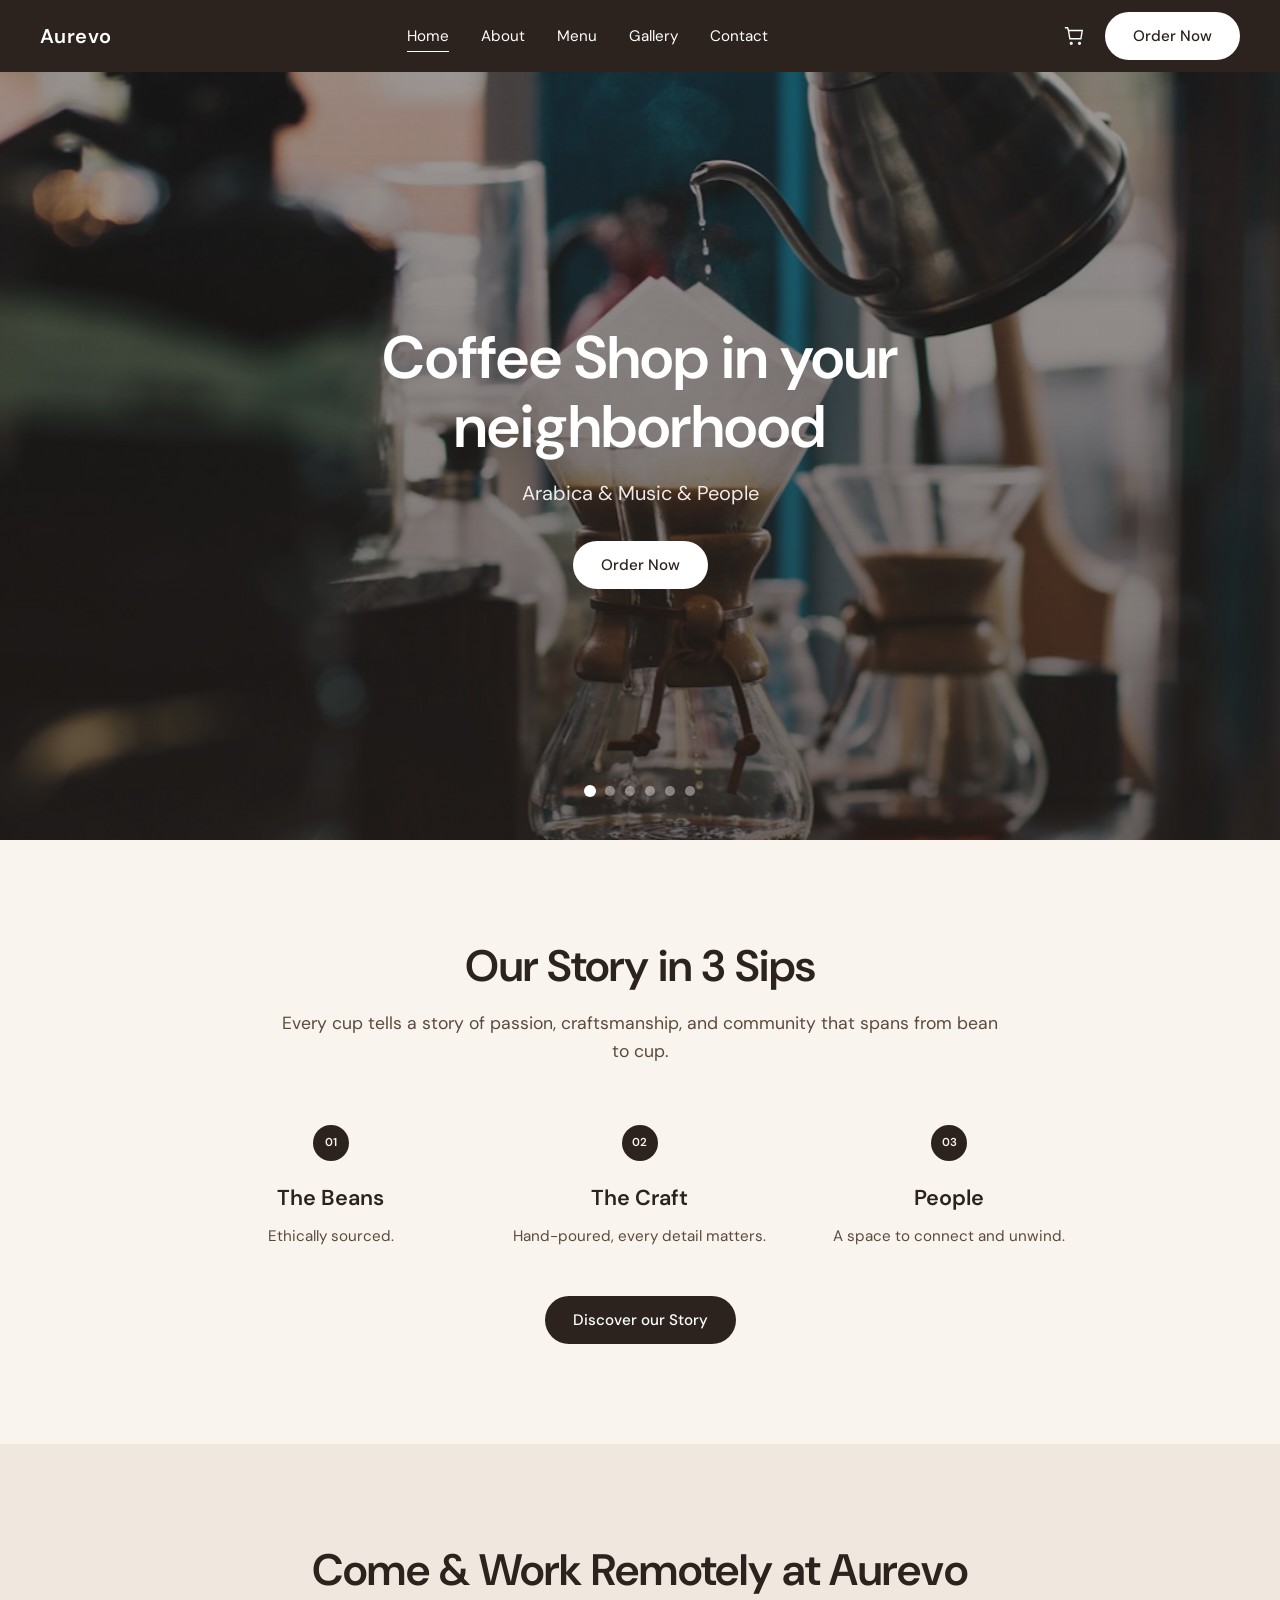
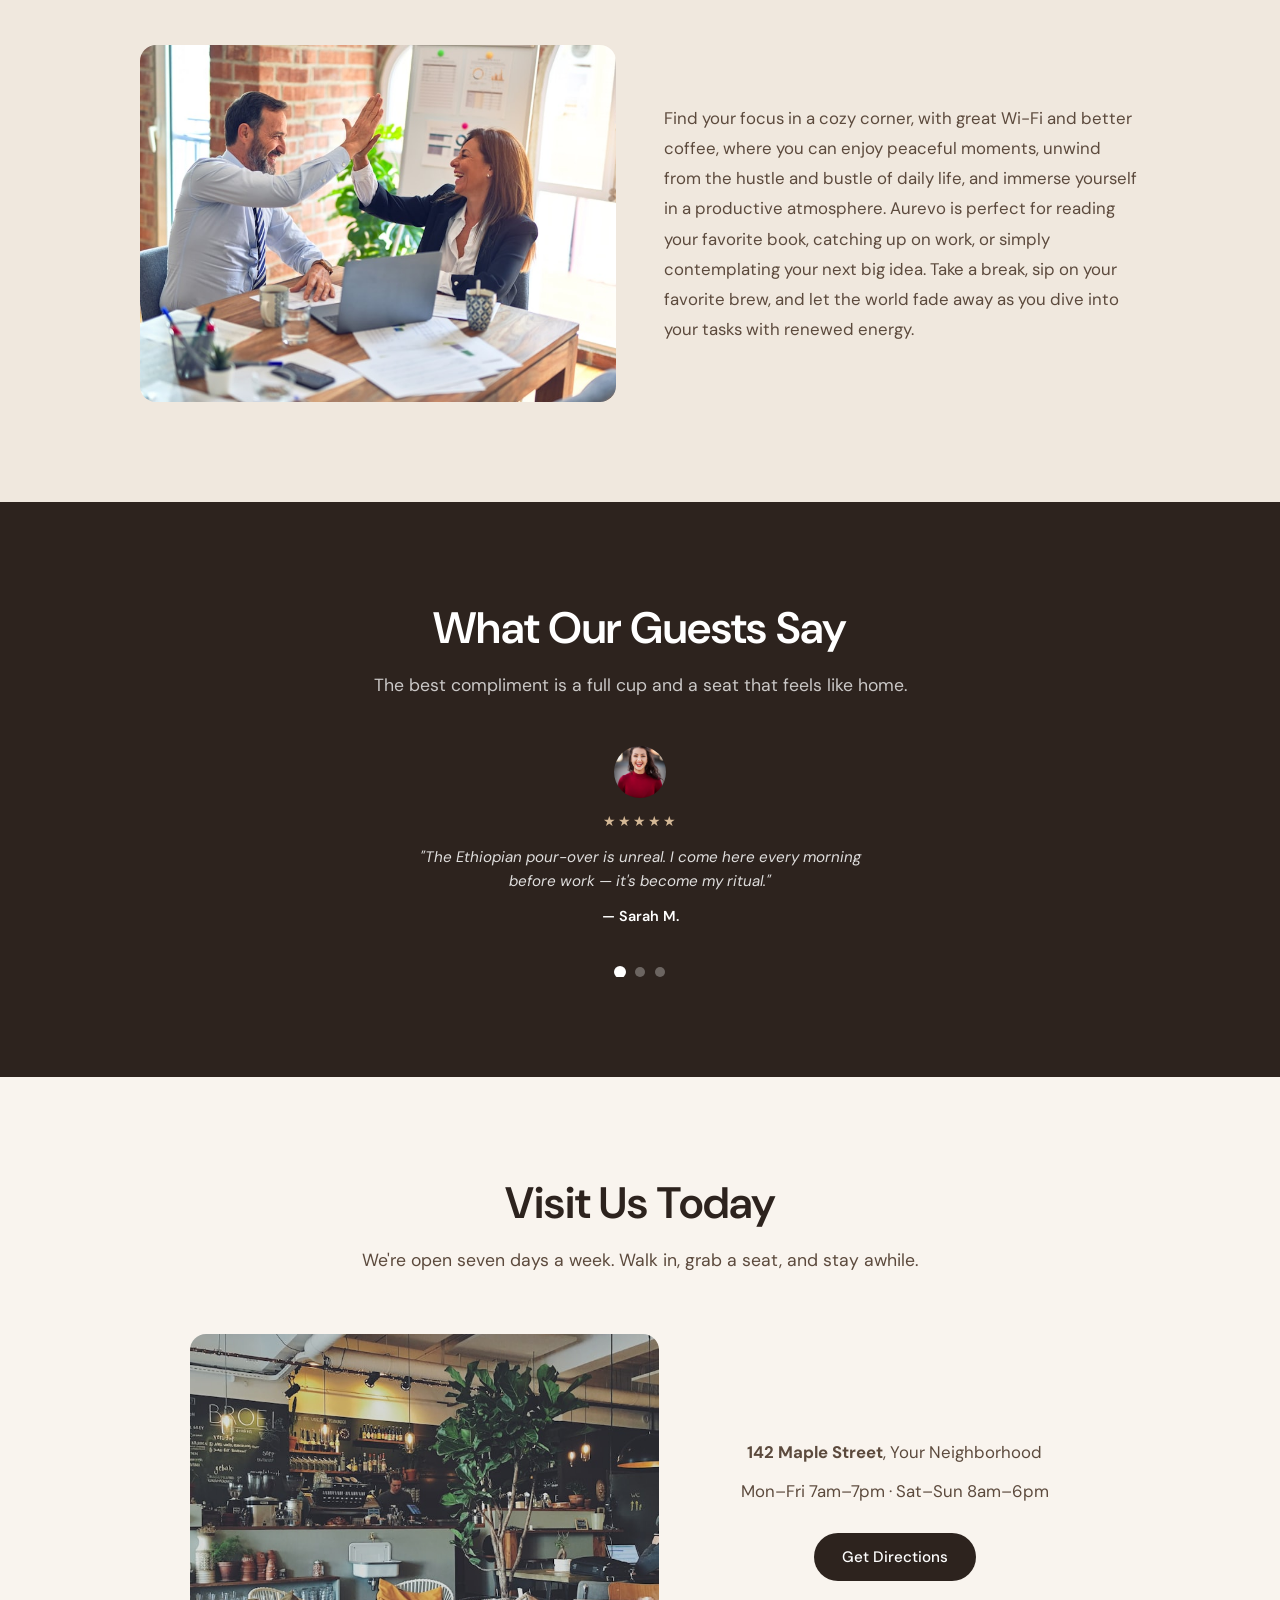
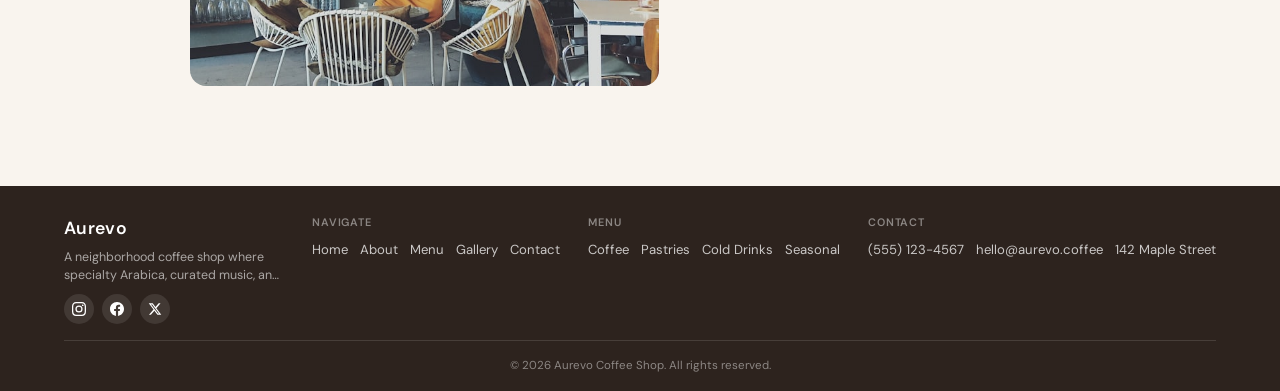
==== index.html @ 3bc8fd2e "Initial commit: Aurevo coffee shop website" ====
<!DOCTYPE html>
<html lang="en">
<head>
  <meta charset="UTF-8">
  <meta name="viewport" content="width=device-width, initial-scale=1.0">
  <title>Aurevo — Coffee Shop in Your Neighborhood</title>
  <meta name="description" content="Aurevo is a neighborhood coffee shop serving specialty Arabica coffee, fresh pastries, and good vibes. Arabica & Music & People.">
  <link rel="stylesheet" href="css/style.css">
</head>
<body>
  <header class="header">
    <div class="header__inner">
      <a href="index.html" class="header__logo">Aurevo</a>
      <nav class="header__nav">
        <a href="index.html" class="active">Home</a>
        <a href="about.html">About</a>
        <a href="menu.html">Menu</a>
        <a href="gallery.html">Gallery</a>
        <a href="contact.html">Contact</a>
      </nav>
      <div class="header__actions">
        <a href="menu.html" class="header__cart" aria-label="Shopping bag">
          <svg viewBox="0 0 24 24" fill="none" stroke="currentColor" stroke-width="1.5">
            <path d="M6 6h15l-1.5 9h-12L6 6z"/>
            <path d="M6 6L5 3H2"/>
            <circle cx="9" cy="20" r="1"/>
            <circle cx="18" cy="20" r="1"/>
          </svg>
        </a>
        <a href="menu.html" class="btn btn--white">Order Now</a>
        <button class="header__toggle" aria-label="Toggle menu">
          <span></span><span></span><span></span>
        </button>
      </div>
    </div>
  </header>

  <main>
    <!-- Hero Slider -->
    <section class="hero-slider" data-slider="hero" data-autoplay="5000">
      <div class="slider">
        <div class="slider__track">
          <div class="slider__slide slider__slide--active">
            <img class="hero-slider__bg" src="images/cafe-interior-wide.jpg" alt="">
            <div class="slider__overlay"></div>
            <div class="slider__content">
              <h1 class="slider__title">Coffee Shop in your neighborhood</h1>
              <p class="slider__subtitle">Arabica & Music & People</p>
              <a href="menu.html" class="btn btn--white">Order Now</a>
            </div>
          </div>
          <div class="slider__slide">
            <img class="hero-slider__bg" src="images/latte-art.jpg" alt="">
            <div class="slider__overlay"></div>
            <div class="slider__content">
              <h1 class="slider__title">Crafted with care</h1>
              <p class="slider__subtitle">Single-origin beans, poured to perfection</p>
              <a href="menu.html" class="btn btn--white">Explore Menu</a>
            </div>
          </div>
          <div class="slider__slide">
            <img class="hero-slider__bg" src="images/croissants.jpg" alt="">
            <div class="slider__overlay"></div>
            <div class="slider__content">
              <h1 class="slider__title">Freshly baked daily</h1>
              <p class="slider__subtitle">Butter croissants, muffins & more</p>
              <a href="menu.html" class="btn btn--white">See Pastries</a>
            </div>
          </div>
          <div class="slider__slide">
            <img class="hero-slider__bg" src="images/pour-over.jpg" alt="">
            <div class="slider__overlay"></div>
            <div class="slider__content">
              <h1 class="slider__title">Today's Roast</h1>
              <p class="slider__subtitle">Ethiopian Yirgacheffe — citrus & jasmine</p>
              <a href="menu.html" class="btn btn--white">Try It Today</a>
            </div>
          </div>
          <div class="slider__slide">
            <img class="hero-slider__bg" src="images/iced-coffee.jpg" alt="">
            <div class="slider__overlay"></div>
            <div class="slider__content">
              <h1 class="slider__title">Cool & refreshing</h1>
              <p class="slider__subtitle">Iced lattes, cold brew & summer favorites</p>
              <a href="menu.html" class="btn btn--white">Order Now</a>
            </div>
          </div>
          <div class="slider__slide">
            <img class="hero-slider__bg" src="images/cafe-counter.jpg" alt="">
            <div class="slider__overlay"></div>
            <div class="slider__content">
              <h1 class="slider__title">Your daily ritual</h1>
              <p class="slider__subtitle">Walk in, grab a seat, and stay awhile</p>
              <a href="contact.html" class="btn btn--white">Visit Us</a>
            </div>
          </div>
        </div>
        <div class="slider__dots"></div>
      </div>
    </section>

    <!-- Our Story in 3 Sips -->
    <section class="section section--cream story-sips">
      <div class="container">
        <div class="section__header">
          <h2 class="section__title">Our Story in 3 Sips</h2>
          <p class="section__subtitle">Every cup tells a story of passion, craftsmanship, and community that spans from bean to cup.</p>
        </div>
        <div class="story-sips__grid">
          <div class="story-sips__item">
            <span class="story-sips__num">01</span>
            <h3 class="story-sips__title">The Beans</h3>
            <p class="story-sips__text">Ethically sourced.</p>
          </div>
          <div class="story-sips__item">
            <span class="story-sips__num">02</span>
            <h3 class="story-sips__title">The Craft</h3>
            <p class="story-sips__text">Hand-poured, every detail matters.</p>
          </div>
          <div class="story-sips__item">
            <span class="story-sips__num">03</span>
            <h3 class="story-sips__title">People</h3>
            <p class="story-sips__text">A space to connect and unwind.</p>
          </div>
        </div>
        <div class="story-sips__cta">
          <a href="about.html" class="btn btn--dark">Discover our Story</a>
        </div>
      </div>
    </section>

    <!-- Work remotely -->
    <section class="section section--light remote-work">
      <div class="container">
        <div class="section__header">
          <h2 class="section__title">Come &amp; Work Remotely at Aurevo</h2>
        </div>
        <div class="remote-work__grid">
          <img class="remote-work__image" src="images/remote-work.jpg" alt="Woman working on a laptop with coffee at Aurevo">
          <p class="remote-work__text">Find your focus in a cozy corner, with great Wi-Fi and better coffee, where you can enjoy peaceful moments, unwind from the hustle and bustle of daily life, and immerse yourself in a productive atmosphere. Aurevo is perfect for reading your favorite book, catching up on work, or simply contemplating your next big idea. Take a break, sip on your favorite brew, and let the world fade away as you dive into your tasks with renewed energy.</p>
        </div>
      </div>
    </section>

    <!-- Testimonials slider -->
    <section class="section section--dark section--bg-dark testimonials-section" style="--section-bg: url('images/cafe-interior-wide.jpg')">
      <div class="container">
        <div class="section__header">
          <h2 class="section__title">What Our Guests Say</h2>
          <p class="section__subtitle">The best compliment is a full cup and a seat that feels like home.</p>
        </div>
        <div class="slider slider--testimonials" data-slider="testimonials" data-autoplay="5000">
          <div class="slider__track">
            <div class="slider__slide slider__slide--active">
              <div class="testimonial-slide">
                <img class="testimonial-slide__avatar" src="images/team-elena.jpg" alt="Sarah M.">
                <div class="testimonial-slide__stars">★★★★★</div>
                <p class="testimonial-slide__text">"The Ethiopian pour-over is unreal. I come here every morning before work — it's become my ritual."</p>
                <p class="testimonial-slide__author">— Sarah M.</p>
              </div>
            </div>
            <div class="slider__slide">
              <div class="testimonial-slide">
                <img class="testimonial-slide__avatar" src="images/team-marcus.jpg" alt="James K.">
                <div class="testimonial-slide__stars">★★★★★</div>
                <p class="testimonial-slide__text">"Best croissants in the neighborhood, hands down. The vibe and music make it impossible to leave."</p>
                <p class="testimonial-slide__author">— James K.</p>
              </div>
            </div>
            <div class="slider__slide">
              <div class="testimonial-slide">
                <img class="testimonial-slide__avatar" src="images/team-david.jpg" alt="Emma L.">
                <div class="testimonial-slide__stars">★★★★★</div>
                <p class="testimonial-slide__text">"Friendly staff, amazing oat milk lattes, and the coziest corner booth. My favorite spot in the neighborhood."</p>
                <p class="testimonial-slide__author">— Emma L.</p>
              </div>
            </div>
          </div>
          <div class="slider__dots"></div>
        </div>
      </div>
    </section>

    <!-- Visit CTA -->
    <section class="section section--cream section--bg" style="--section-bg: url('images/espresso-machine.jpg')">
      <div class="container">
        <div class="section__header">
          <h2 class="section__title">Visit Us Today</h2>
          <p class="section__subtitle">We're open seven days a week. Walk in, grab a seat, and stay awhile.</p>
        </div>
        <div class="visit-cta">
          <img src="images/cafe-counter.jpg" alt="Aurevo coffee bar">
          <div class="visit-cta__info">
            <p><strong>142 Maple Street</strong>, Your Neighborhood</p>
            <p>Mon–Fri 7am–7pm · Sat–Sun 8am–6pm</p>
            <a href="contact.html" class="btn btn--dark">Get Directions</a>
          </div>
        </div>
      </div>
    </section>
  </main>

  <footer class="footer">
    <div class="container">
      <div class="footer__grid">
        <div>
          <p class="footer__brand">Aurevo</p>
          <p class="footer__desc">A neighborhood coffee shop where specialty Arabica, curated music, and good people come together.</p>
          <div class="footer__social">
            <a href="#" aria-label="Instagram">
              <svg viewBox="0 0 24 24"><path d="M12 2.163c3.204 0 3.584.012 4.85.07 3.252.148 4.771 1.691 4.919 4.919.058 1.265.069 1.645.069 4.849 0 3.205-.012 3.584-.069 4.849-.149 3.225-1.664 4.771-4.919 4.919-1.266.058-1.644.07-4.85.07-3.204 0-3.584-.012-4.849-.07-3.26-.149-4.771-1.699-4.919-4.92-.058-1.265-.07-1.644-.07-4.849 0-3.204.013-3.583.07-4.849.149-3.227 1.664-4.771 4.919-4.919 1.266-.057 1.645-.069 4.849-.069zM12 0C8.741 0 8.333.014 7.053.072 2.695.272.273 2.69.073 7.052.014 8.333 0 8.741 0 12c0 3.259.014 3.668.072 4.948.2 4.358 2.618 6.78 6.98 6.98C8.333 23.986 8.741 24 12 24c3.259 0 3.668-.014 4.948-.072 4.354-.2 6.782-2.618 6.979-6.98.059-1.28.073-1.689.073-4.948 0-3.259-.014-3.667-.072-4.947-.196-4.354-2.617-6.78-6.979-6.98C15.668.014 15.259 0 12 0zm0 5.838a6.162 6.162 0 100 12.324 6.162 6.162 0 000-12.324zM12 16a4 4 0 110-8 4 4 0 010 8zm6.406-11.845a1.44 1.44 0 100 2.881 1.44 1.44 0 000-2.881z"/></svg>
            </a>
            <a href="#" aria-label="Facebook">
              <svg viewBox="0 0 24 24"><path d="M24 12.073c0-6.627-5.373-12-12-12s-12 5.373-12 12c0 5.99 4.388 10.954 10.125 11.854v-8.385H7.078v-3.47h3.047V9.43c0-3.007 1.792-4.669 4.533-4.669 1.312 0 2.686.235 2.686.235v2.953H15.83c-1.491 0-1.956.925-1.956 1.874v2.25h3.328l-.532 3.47h-2.796v8.385C19.612 23.027 24 18.062 24 12.073z"/></svg>
            </a>
            <a href="#" aria-label="Twitter">
              <svg viewBox="0 0 24 24"><path d="M18.244 2.25h3.308l-7.227 8.26 8.502 11.24H16.17l-5.214-6.817L4.99 21.75H1.68l7.73-8.835L1.254 2.25H8.08l4.713 6.231zm-1.161 17.52h1.833L7.084 4.126H5.117z"/></svg>
            </a>
          </div>
        </div>
        <div>
          <p class="footer__heading">Navigate</p>
          <div class="footer__links">
            <a href="index.html">Home</a>
            <a href="about.html">About</a>
            <a href="menu.html">Menu</a>
            <a href="gallery.html">Gallery</a>
            <a href="contact.html">Contact</a>
          </div>
        </div>
        <div>
          <p class="footer__heading">Menu</p>
          <div class="footer__links">
            <a href="menu.html">Coffee</a>
            <a href="menu.html">Pastries</a>
            <a href="menu.html">Cold Drinks</a>
            <a href="menu.html">Seasonal</a>
          </div>
        </div>
        <div>
          <p class="footer__heading">Contact</p>
          <div class="footer__links">
            <a href="tel:+15551234567">(555) 123-4567</a>
            <a href="mailto:hello@aurevo.coffee">hello@aurevo.coffee</a>
            <a href="contact.html">142 Maple Street</a>
          </div>
        </div>
      </div>
      <div class="footer__bottom">
        <p>&copy; 2026 Aurevo Coffee Shop. All rights reserved.</p>
      </div>
    </div>
  </footer>

  <script src="js/main.js"></script>
</body>
</html>
---- css/style.css ----
@import url('https://fonts.googleapis.com/css2?family=DM+Sans:ital,opsz,wght@0,9..40,300..700;1,9..40,300..700&display=swap');

:root {
  --dark-brown: #2d231e;
  --cream: #f9f4ee;
  --cream-dark: #f0e8de;
  --tan: #d4b896;
  --brown-accent: #8b6347;
  --text-dark: #2d231e;
  --text-muted: #5c4a3d;
  --white: #ffffff;
  --font: 'DM Sans', sans-serif;
  --radius-pill: 50px;
  --header-height: 72px;
  --transition: 0.3s ease;
}

*,
*::before,
*::after {
  box-sizing: border-box;
  margin: 0;
  padding: 0;
}

html {
  scroll-behavior: smooth;
}

body {
  font-family: var(--font);
  background: var(--cream);
  color: var(--text-dark);
  line-height: 1.6;
  -webkit-font-smoothing: antialiased;
}

img {
  max-width: 100%;
  height: auto;
  display: block;
}

a {
  color: inherit;
  text-decoration: none;
}

ul {
  list-style: none;
}

button {
  font-family: var(--font);
  cursor: pointer;
  border: none;
  background: none;
}

.container {
  width: 100%;
  max-width: 1200px;
  margin: 0 auto;
  padding: 0 24px;
}

/* Header */
.header {
  position: fixed;
  top: 0;
  left: 0;
  right: 0;
  z-index: 1000;
  background: var(--dark-brown);
  height: var(--header-height);
}

.header__inner {
  display: flex;
  align-items: center;
  justify-content: space-between;
  height: 100%;
  max-width: 1400px;
  margin: 0 auto;
  padding: 0 40px;
}

.header__logo {
  font-size: 1.25rem;
  font-weight: 600;
  color: var(--white);
  letter-spacing: 0.02em;
}

.header__nav {
  display: flex;
  align-items: center;
  gap: 32px;
}

.header__nav a {
  color: var(--white);
  font-size: 0.95rem;
  font-weight: 400;
  transition: opacity var(--transition);
  position: relative;
}

.header__nav a:hover {
  opacity: 0.8;
}

.header__nav a.active::after {
  content: '';
  position: absolute;
  bottom: -4px;
  left: 0;
  right: 0;
  height: 1px;
  background: var(--white);
}

.header__actions {
  display: flex;
  align-items: center;
  gap: 20px;
}

.header__cart {
  color: var(--white);
  display: flex;
  align-items: center;
}

.header__cart svg {
  width: 22px;
  height: 22px;
}

.btn {
  display: inline-flex;
  align-items: center;
  justify-content: center;
  padding: 12px 28px;
  border-radius: var(--radius-pill);
  font-size: 0.95rem;
  font-weight: 500;
  transition: all var(--transition);
}

.btn--white {
  background: var(--white);
  color: var(--dark-brown);
}

.btn--white:hover {
  background: var(--cream);
}

.btn--dark {
  background: var(--dark-brown);
  color: var(--white);
}

.btn--dark:hover {
  background: #3d322c;
}

.btn--outline {
  background: transparent;
  color: var(--dark-brown);
  border: 2px solid var(--dark-brown);
}

.btn--outline:hover {
  background: var(--dark-brown);
  color: var(--white);
}

/* Mobile menu toggle */
.header__toggle {
  display: none;
  flex-direction: column;
  gap: 5px;
  padding: 4px;
}

.header__toggle span {
  display: block;
  width: 24px;
  height: 2px;
  background: var(--white);
  transition: var(--transition);
}

/* ========== SLIDERS ========== */
.hero-slider {
  padding-top: var(--header-height);
  background: var(--dark-brown);
}

.slider {
  position: relative;
  overflow: hidden;
}

.slider__track {
  position: relative;
}

.slider__slide {
  opacity: 0;
  visibility: hidden;
  transition: opacity 0.6s ease, visibility 0.6s;
}

.slider__slide--active {
  opacity: 1;
  visibility: visible;
}

/* Hero slider */
.hero-slider .slider {
  height: calc(100vh - var(--header-height) - 60px);
  min-height: 480px;
}

.hero-slider .slider__track {
  height: 100%;
}

.hero-slider .slider__slide {
  position: absolute;
  inset: 0;
  display: flex;
  align-items: center;
  justify-content: center;
  z-index: 0;
}

.hero-slider .slider__slide--active {
  z-index: 1;
}

.hero-slider__bg {
  position: absolute;
  inset: 0;
  width: 100%;
  height: 100%;
  object-fit: cover;
  object-position: center;
  z-index: 0;
}

.hero-slider .slider__slide--active .hero-slider__bg {
  animation: heroKenBurns 5s ease-out forwards;
}

@keyframes heroKenBurns {
  from { transform: scale(1); }
  to { transform: scale(1.08); }
}

/* Hide arrows on non-hero sliders — autoplay + dots only */
.section .slider__arrow {
  display: none;
}

.slider__overlay {
  position: absolute;
  inset: 0;
  z-index: 1;
  background: linear-gradient(to bottom, rgba(45, 35, 30, 0.45), rgba(45, 35, 30, 0.65));
}

.slider__content {
  position: relative;
  z-index: 2;
  text-align: center;
  padding: 40px 24px;
  max-width: 800px;
}

.slider__title {
  font-size: clamp(2.25rem, 5vw, 3.75rem);
  font-weight: 600;
  color: var(--white);
  line-height: 1.15;
  margin-bottom: 16px;
}

.slider__subtitle {
  font-size: clamp(1rem, 2vw, 1.25rem);
  color: rgba(255, 255, 255, 0.9);
  margin-bottom: 32px;
}

.slider__arrow {
  position: absolute;
  top: 50%;
  transform: translateY(-50%);
  z-index: 10;
  width: 48px;
  height: 48px;
  border-radius: 50%;
  background: rgba(255, 255, 255, 0.9);
  color: var(--dark-brown);
  display: flex;
  align-items: center;
  justify-content: center;
  border: none;
  cursor: pointer;
  transition: background var(--transition), transform var(--transition);
  box-shadow: 0 2px 12px rgba(0, 0, 0, 0.15);
}

.slider__arrow:hover {
  background: var(--white);
  transform: translateY(-50%) scale(1.05);
}

.slider__arrow svg {
  width: 22px;
  height: 22px;
}

.slider__arrow--prev { left: 20px; }
.slider__arrow--next { right: 20px; }

.slider__dots {
  display: flex;
  justify-content: center;
  gap: 10px;
  padding: 20px 0;
}

.hero-slider .slider__dots {
  position: absolute;
  bottom: 24px;
  left: 0;
  right: 0;
  z-index: 10;
}

.slider__dot {
  width: 10px;
  height: 10px;
  border-radius: 50%;
  border: none;
  background: rgba(255, 255, 255, 0.4);
  cursor: pointer;
  padding: 0;
  transition: background var(--transition), transform var(--transition);
}

.slider__dot--active {
  background: var(--white);
  transform: scale(1.2);
}

.section .slider__dot {
  background: rgba(45, 35, 30, 0.25);
}

.section .slider__dot--active {
  background: var(--dark-brown);
}

.section--dark .slider__dot {
  background: rgba(255, 255, 255, 0.3);
}

.section--dark .slider__dot--active {
  background: var(--white);
}

/* Feature cards slider */
.slider--cards .slider__track,
.slider--about .slider__track {
  min-height: 380px;
}

.slider--cards .slider__track,
.slider--about .slider__track,
.slider--testimonials .slider__track,
.slider--menu .slider__track,
.slider--gallery .slider__track {
  position: relative;
}

.slider--cards .slider__slide,
.slider--about .slider__slide,
.slider--testimonials .slider__slide,
.slider--menu .slider__slide,
.slider--gallery .slider__slide {
  position: absolute;
  inset: 0;
  display: flex;
  align-items: center;
  justify-content: center;
  z-index: 0;
}

.slider--cards .slider__slide--active,
.slider--about .slider__slide--active,
.slider--testimonials .slider__slide--active,
.slider--menu .slider__slide--active,
.slider--gallery .slider__slide--active {
  z-index: 1;
}

.feature-card {
  max-width: 480px;
  margin: 0 auto;
  border-radius: 16px;
  overflow: hidden;
  background: var(--white);
  box-shadow: 0 8px 32px rgba(45, 35, 30, 0.1);
}

.feature-card img {
  width: 100%;
  aspect-ratio: 16/10;
  object-fit: cover;
}

.feature-card__body {
  padding: 28px 32px;
  text-align: center;
}

.feature-card__body h3 {
  font-size: 1.35rem;
  font-weight: 600;
  margin-bottom: 12px;
}

.feature-card__body p {
  color: var(--text-muted);
  font-size: 0.95rem;
}

/* Menu slider */
.slider--menu .slider__track {
  min-height: 420px;
}

.slider--menu .slider__slide {
  padding: 0 60px;
}

.menu-slide {
  max-width: 520px;
  width: 100%;
  border-radius: 16px;
  overflow: hidden;
  box-shadow: 0 8px 32px rgba(45, 35, 30, 0.12);
}

.menu-slide img {
  width: 100%;
  aspect-ratio: 4/3;
  object-fit: cover;
}

.menu-slide__info {
  background: var(--white);
  padding: 24px 28px;
  text-align: center;
}

.menu-slide__info h4 {
  font-size: 1.35rem;
  font-weight: 600;
  margin-bottom: 6px;
}

.menu-slide__info p {
  color: var(--text-muted);
}

/* About slider */
.slider--about .slider__track {
  min-height: auto;
}

.slider--about .slider__slide {
  padding: 0 24px;
}

.about-slide {
  max-width: 520px;
  width: 100%;
  margin: 0 auto;
  text-align: center;
}

.about-slide img {
  width: 100%;
  aspect-ratio: 4/3;
  object-fit: cover;
  border-radius: 16px;
  margin-bottom: 32px;
}

.about-slide__text h3 {
  font-size: 1.5rem;
  font-weight: 600;
  margin-bottom: 16px;
  color: var(--text-dark);
}

.about-slide__text p {
  color: var(--text-muted);
  font-size: 1rem;
  line-height: 1.7;
  max-width: 460px;
  margin: 0 auto;
}

.slider--about .slider__dots {
  padding-top: 28px;
}

/* Gallery slider */
.slider--gallery .slider {
  border-radius: 16px;
}

.slider--gallery .slider__track {
  aspect-ratio: 16/9;
  min-height: 320px;
}

.slider--gallery .slider__slide img {
  width: 100%;
  height: 100%;
  object-fit: cover;
  border-radius: 16px;
}

/* Testimonials slider */
.testimonials-section {
  padding: 64px 0 52px;
}

.testimonials-section .section__header {
  margin-bottom: 28px;
}

.slider--testimonials .slider__track {
  min-height: 220px;
}

.testimonial-slide {
  max-width: 520px;
  margin: 0 auto;
  text-align: center;
  padding: 8px 16px;
}

.testimonial-slide__avatar {
  width: 52px;
  height: 52px;
  border-radius: 50%;
  object-fit: cover;
  margin: 0 auto 12px;
}

.testimonial-slide__stars {
  color: var(--tan);
  margin-bottom: 12px;
  font-size: 0.9rem;
  letter-spacing: 2px;
}

.testimonial-slide__text {
  font-size: 0.95rem;
  font-style: italic;
  color: rgba(255, 255, 255, 0.85);
  margin-bottom: 12px;
  line-height: 1.6;
}

.testimonial-slide__author {
  font-weight: 600;
  font-size: 0.9rem;
  color: var(--white);
}

.slider--testimonials .slider__dots {
  margin-top: 8px;
  padding: 12px 0 0;
}

/* Visit CTA */
.visit-cta {
  display: grid;
  grid-template-columns: 1.2fr 1fr;
  gap: 40px;
  align-items: center;
  max-width: 900px;
  margin: 0 auto;
}

.visit-cta img {
  width: 100%;
  aspect-ratio: 4/3;
  object-fit: cover;
  border-radius: 16px;
}

.visit-cta__info {
  text-align: center;
}

.visit-cta__info p {
  color: var(--text-muted);
  margin-bottom: 12px;
  font-size: 1.05rem;
}

.visit-cta__info .btn {
  margin-top: 16px;
}

/* Hero (legacy - other pages) */
.hero {
  min-height: 100vh;
  background: var(--cream);
  padding-top: var(--header-height);
  display: flex;
  flex-direction: column;
  position: relative;
  overflow: hidden;
}

.hero__content {
  flex: 1;
  display: flex;
  flex-direction: column;
  align-items: center;
  justify-content: center;
  text-align: center;
  padding: 60px 24px 40px;
  position: relative;
  z-index: 2;
}

.hero__title {
  font-size: clamp(2.5rem, 5vw, 4rem);
  font-weight: 600;
  color: var(--text-dark);
  line-height: 1.15;
  margin-bottom: 16px;
  max-width: 700px;
}

.hero__subtitle {
  font-size: clamp(1rem, 2vw, 1.25rem);
  color: var(--text-muted);
  margin-bottom: 32px;
  font-weight: 400;
}

.hero__image {
  position: absolute;
  z-index: 1;
}

.hero__image--coffee {
  left: 5%;
  bottom: 18%;
  width: 200px;
}

.hero__image--croissant {
  right: 8%;
  top: 22%;
  width: 160px;
}

.hero__image--dog {
  right: 12%;
  bottom: 12%;
  width: 140px;
}

.hero__circle {
  position: absolute;
  border-radius: 50%;
  z-index: 0;
}

.hero__circle--tan {
  background: var(--tan);
  width: 220px;
  height: 220px;
}

.hero__circle--brown {
  background: var(--brown-accent);
  width: 180px;
  height: 180px;
}

.hero__image--coffee .hero__circle--tan {
  top: 50%;
  left: 50%;
  transform: translate(-50%, -50%);
}

.hero__image--croissant .hero__circle--brown {
  top: 50%;
  left: 50%;
  transform: translate(-50%, -50%);
}

.hero__img {
  position: relative;
  z-index: 1;
}

.hero__img--round {
  border-radius: 50%;
  object-fit: cover;
  width: 140px;
  height: 140px;
}

/* Today's Roast bar */
.roast-bar {
  background: var(--dark-brown);
  padding: 56px 24px;
  display: flex;
  flex-direction: column;
  align-items: center;
  justify-content: center;
  gap: 18px;
  color: var(--white);
  font-size: 1.05rem;
  text-align: center;
}

.roast-bar p {
  margin: 0;
  line-height: 1.6;
}

.roast-bar__icon svg {
  width: 40px;
  height: 40px;
  stroke: var(--white);
  fill: none;
}

.roast-bar strong {
  font-weight: 600;
}

.roast-bar em {
  font-style: italic;
}

/* Our Story in 3 Sips */
.story-sips {
  text-align: center;
}

.story-sips .section__subtitle {
  max-width: 720px;
}

.story-sips__grid {
  display: grid;
  grid-template-columns: repeat(3, 1fr);
  gap: 48px;
  max-width: 880px;
  margin: 0 auto 48px;
}

.story-sips__item {
  display: flex;
  flex-direction: column;
  align-items: center;
}

.story-sips__num {
  width: 36px;
  height: 36px;
  border-radius: 50%;
  background: var(--dark-brown);
  color: var(--cream);
  font-size: 0.72rem;
  font-weight: 600;
  display: flex;
  align-items: center;
  justify-content: center;
  margin-bottom: 20px;
}

.story-sips__title {
  font-size: 1.35rem;
  font-weight: 600;
  margin-bottom: 8px;
  color: var(--dark-brown);
}

.story-sips__text {
  font-size: 0.95rem;
  color: var(--text-muted);
}

.story-sips__cta {
  display: flex;
  justify-content: center;
}

/* Work remotely */
.remote-work .section__header {
  margin-bottom: 48px;
}

.remote-work__grid {
  display: grid;
  grid-template-columns: 1fr 1fr;
  gap: 48px;
  align-items: center;
  max-width: 1000px;
  margin: 0 auto;
}

.remote-work__image {
  width: 100%;
  border-radius: 16px;
  aspect-ratio: 4/3;
  object-fit: cover;
}

.remote-work__text {
  color: var(--text-muted);
  font-size: 1.05rem;
  line-height: 1.8;
  text-align: left;
}

/* Section background images */
.section--bg {
  position: relative;
  background-color: var(--cream);
}

.section--bg::before {
  content: '';
  position: absolute;
  inset: 0;
  background-image: var(--section-bg);
  background-size: cover;
  background-position: center;
  background-attachment: fixed;
  opacity: 0.12;
  z-index: 0;
}

.section--bg::after {
  content: '';
  position: absolute;
  inset: 0;
  background: linear-gradient(to bottom, rgba(249, 244, 238, 0.85), rgba(249, 244, 238, 0.95));
  z-index: 0;
}

.section--bg .container {
  position: relative;
  z-index: 1;
}

.section--bg-dark {
  position: relative;
}

.section--bg-dark::before {
  content: '';
  position: absolute;
  inset: 0;
  background-image: var(--section-bg);
  background-size: cover;
  background-position: center;
  background-attachment: fixed;
  opacity: 0.2;
  z-index: 0;
}

.section--bg-dark::after {
  content: '';
  position: absolute;
  inset: 0;
  background: linear-gradient(to bottom, rgba(45, 35, 30, 0.88), rgba(45, 35, 30, 0.95));
  z-index: 0;
}

.section--bg-dark .container {
  position: relative;
  z-index: 1;
}

/* Section styles */
.section {
  padding: 100px 0;
}

.section--cream {
  background: var(--cream);
}

.section--dark {
  background: var(--dark-brown);
  color: var(--white);
}

.section--light {
  background: var(--cream-dark);
}

.section__header {
  text-align: center;
  margin-bottom: 60px;
}

.section__title {
  font-size: clamp(2rem, 4vw, 2.75rem);
  font-weight: 600;
  margin-bottom: 16px;
  line-height: 1.2;
}

.section__subtitle {
  font-size: 1.1rem;
  color: var(--text-muted);
  max-width: 600px;
  margin: 0 auto;
}

.section--dark .section__subtitle {
  color: rgba(255, 255, 255, 0.75);
}

/* Image strip */
.image-strip {
  display: grid;
  grid-template-columns: repeat(4, 1fr);
  gap: 16px;
}

.image-strip img {
  width: 100%;
  aspect-ratio: 1;
  object-fit: cover;
  border-radius: 12px;
  transition: transform var(--transition);
}

.image-strip img:hover {
  transform: scale(1.03);
}

/* About preview */
.about-grid {
  display: grid;
  grid-template-columns: 1fr 1fr;
  gap: 60px;
  align-items: center;
}

.about-grid__image {
  border-radius: 16px;
  overflow: hidden;
  aspect-ratio: 4/3;
  object-fit: cover;
  width: 100%;
}

.about-grid__text h3 {
  font-size: 1.75rem;
  font-weight: 600;
  margin-bottom: 20px;
}

.about-grid__text p {
  color: var(--text-muted);
  margin-bottom: 16px;
  font-size: 1.05rem;
}

/* Features */
.features {
  display: grid;
  grid-template-columns: repeat(3, 1fr);
  gap: 40px;
}

.feature {
  text-align: center;
  padding: 40px 24px;
}

.features--images .feature {
  padding: 0;
  overflow: hidden;
  border-radius: 16px;
  background: var(--white);
  box-shadow: 0 4px 24px rgba(45, 35, 30, 0.06);
}

.feature__image {
  width: 100%;
  aspect-ratio: 4/3;
  object-fit: cover;
}

.features--images .feature__title {
  padding: 20px 20px 8px;
}

.features--images .feature__text {
  padding: 0 20px 24px;
}

.about-grid--reverse {
  direction: rtl;
}

.about-grid--reverse > * {
  direction: ltr;
}

.home-gallery {
  margin-bottom: 0;
}

.visit-grid {
  display: grid;
  grid-template-columns: 1.1fr 1fr;
  gap: 40px;
  align-items: start;
}

.visit-grid__image img {
  width: 100%;
  aspect-ratio: 4/5;
  object-fit: cover;
  border-radius: 16px;
}

.visit-grid__content {
  display: flex;
  flex-direction: column;
  gap: 24px;
}

.visit-grid__thumbs {
  display: grid;
  grid-template-columns: repeat(3, 1fr);
  gap: 12px;
}

.visit-grid__thumbs img {
  width: 100%;
  aspect-ratio: 1;
  object-fit: cover;
  border-radius: 10px;
}

.testimonial__avatar {
  width: 56px;
  height: 56px;
  border-radius: 50%;
  object-fit: cover;
  margin-bottom: 16px;
}

.feature__icon {
  width: 56px;
  height: 56px;
  margin: 0 auto 20px;
  background: var(--tan);
  border-radius: 50%;
  display: flex;
  align-items: center;
  justify-content: center;
}

.feature__icon svg {
  width: 28px;
  height: 28px;
  stroke: var(--dark-brown);
}

.feature__title {
  font-size: 1.25rem;
  font-weight: 600;
  margin-bottom: 12px;
}

.feature__text {
  color: var(--text-muted);
  font-size: 0.95rem;
}

/* Menu showcase */
.menu-showcase {
  display: grid;
  grid-template-columns: repeat(3, 1fr);
  gap: 24px;
  margin-bottom: 48px;
}

.menu-showcase__item {
  position: relative;
  border-radius: 16px;
  overflow: hidden;
  aspect-ratio: 4/3;
}

.menu-showcase__item img {
  width: 100%;
  height: 100%;
  object-fit: cover;
  transition: transform var(--transition);
}

.menu-showcase__item:hover img {
  transform: scale(1.05);
}

.menu-showcase__label {
  position: absolute;
  bottom: 0;
  left: 0;
  right: 0;
  padding: 20px;
  background: linear-gradient(transparent, rgba(45, 35, 30, 0.85));
  color: var(--white);
}

.menu-showcase__label h4 {
  font-size: 1.15rem;
  font-weight: 600;
  margin-bottom: 4px;
}

.menu-showcase__label p {
  font-size: 0.9rem;
  opacity: 0.9;
}

/* Menu */
.menu-grid {
  display: grid;
  grid-template-columns: repeat(2, 1fr);
  gap: 24px;
}

.menu-item {
  display: flex;
  justify-content: space-between;
  align-items: flex-start;
  padding: 24px 0;
  border-bottom: 1px solid rgba(45, 35, 30, 0.12);
}

.menu-item__info h4 {
  font-size: 1.1rem;
  font-weight: 600;
  margin-bottom: 6px;
}

.menu-item__info p {
  font-size: 0.9rem;
  color: var(--text-muted);
}

.menu-item__price {
  font-size: 1.1rem;
  font-weight: 600;
  white-space: nowrap;
  margin-left: 20px;
}

.menu-category {
  margin-bottom: 48px;
}

.menu-category__title {
  font-size: 1.5rem;
  font-weight: 600;
  margin-bottom: 24px;
  padding-bottom: 12px;
  border-bottom: 2px solid var(--dark-brown);
}

/* Gallery */
.gallery-grid {
  display: grid;
  grid-template-columns: repeat(3, 1fr);
  gap: 16px;
}

.gallery-grid img {
  width: 100%;
  aspect-ratio: 1;
  object-fit: cover;
  border-radius: 12px;
  transition: transform var(--transition);
}

.gallery-grid img:hover {
  transform: scale(1.03);
}

.gallery-grid .gallery-item--wide {
  grid-column: span 2;
  aspect-ratio: 2/1;
}

/* Testimonials */
.testimonials {
  display: grid;
  grid-template-columns: repeat(3, 1fr);
  gap: 32px;
}

.testimonial {
  background: var(--white);
  padding: 32px;
  border-radius: 16px;
  box-shadow: 0 4px 24px rgba(45, 35, 30, 0.06);
}

.testimonial__stars {
  color: var(--brown-accent);
  margin-bottom: 16px;
  font-size: 1rem;
  letter-spacing: 2px;
}

.testimonial__text {
  color: var(--text-muted);
  font-size: 0.95rem;
  margin-bottom: 20px;
  font-style: italic;
}

.testimonial__author {
  font-weight: 600;
  font-size: 0.9rem;
}

/* Contact */
.contact-grid {
  display: grid;
  grid-template-columns: 1fr 1fr;
  gap: 60px;
}

.contact-info__item {
  display: flex;
  gap: 16px;
  margin-bottom: 28px;
}

.contact-info__icon {
  width: 48px;
  height: 48px;
  background: var(--tan);
  border-radius: 50%;
  display: flex;
  align-items: center;
  justify-content: center;
  flex-shrink: 0;
}

.contact-info__icon svg {
  width: 22px;
  height: 22px;
  stroke: var(--dark-brown);
}

.contact-info__label {
  font-weight: 600;
  margin-bottom: 4px;
}

.contact-info__value {
  color: var(--text-muted);
}

.contact-form {
  background: var(--white);
  padding: 40px;
  border-radius: 16px;
  box-shadow: 0 4px 24px rgba(45, 35, 30, 0.06);
}

.form-group {
  margin-bottom: 20px;
}

.form-group label {
  display: block;
  font-weight: 500;
  margin-bottom: 8px;
  font-size: 0.9rem;
}

.form-group input,
.form-group textarea,
.form-group select {
  width: 100%;
  padding: 14px 16px;
  border: 1px solid rgba(45, 35, 30, 0.15);
  border-radius: 8px;
  font-family: var(--font);
  font-size: 0.95rem;
  background: var(--cream);
  transition: border-color var(--transition);
}

.form-group input:focus,
.form-group textarea:focus,
.form-group select:focus {
  outline: none;
  border-color: var(--dark-brown);
}

.form-group textarea {
  resize: vertical;
  min-height: 120px;
}

/* Hours */
.hours-list li {
  display: flex;
  justify-content: space-between;
  padding: 12px 0;
  border-bottom: 1px solid rgba(45, 35, 30, 0.1);
}

/* Footer */
.footer {
  background: var(--dark-brown);
  color: var(--white);
  padding: 28px 0 16px;
}

.footer__grid {
  display: flex;
  flex-wrap: wrap;
  align-items: flex-start;
  justify-content: space-between;
  gap: 20px 28px;
  margin-bottom: 16px;
  padding-bottom: 16px;
  border-bottom: 1px solid rgba(255, 255, 255, 0.12);
}

.footer__grid > div:first-child {
  flex: 1 1 200px;
  min-width: 160px;
  max-width: 240px;
}

.footer__grid > div:not(:first-child) {
  flex: 0 0 auto;
}

.footer__brand {
  font-size: 1.1rem;
  font-weight: 600;
  margin-bottom: 6px;
  letter-spacing: 0.02em;
}

.footer__desc {
  color: rgba(255, 255, 255, 0.6);
  font-size: 0.78rem;
  line-height: 1.45;
  display: -webkit-box;
  -webkit-line-clamp: 2;
  -webkit-box-orient: vertical;
  overflow: hidden;
}

.footer__heading {
  font-weight: 600;
  margin-bottom: 8px;
  font-size: 0.68rem;
  text-transform: uppercase;
  letter-spacing: 0.08em;
  color: rgba(255, 255, 255, 0.45);
}

.footer__links {
  display: flex;
  flex-wrap: wrap;
  gap: 4px 12px;
}

.footer__links a {
  display: inline;
  color: rgba(255, 255, 255, 0.75);
  margin-bottom: 0;
  font-size: 0.82rem;
  transition: color var(--transition);
}

.footer__links a:hover {
  color: var(--white);
}

.footer__social {
  display: flex;
  gap: 8px;
  margin-top: 10px;
}

.footer__social a {
  width: 30px;
  height: 30px;
  border-radius: 50%;
  background: rgba(255, 255, 255, 0.1);
  display: flex;
  align-items: center;
  justify-content: center;
  transition: background var(--transition);
}

.footer__social a:hover {
  background: rgba(255, 255, 255, 0.2);
}

.footer__social svg {
  width: 14px;
  height: 14px;
  fill: var(--white);
}

.footer__bottom {
  padding-top: 0;
  text-align: center;
  color: rgba(255, 255, 255, 0.45);
  font-size: 0.72rem;
}

/* Page hero (inner pages) */
.page-hero {
  background: var(--dark-brown);
  color: var(--white);
  padding: 140px 0 80px;
  text-align: center;
  position: relative;
  overflow: hidden;
}

.page-hero--image::before {
  content: '';
  position: absolute;
  inset: 0;
  background-size: cover;
  background-position: center;
  opacity: 0.35;
}

.page-hero--image::after {
  content: '';
  position: absolute;
  inset: 0;
  background: linear-gradient(to bottom, rgba(45, 35, 30, 0.6), rgba(45, 35, 30, 0.9));
}

.page-hero--about::before { background-image: url('../images/cafe-interior.jpg'); }
.page-hero--menu::before { background-image: url('../images/menu-latte.jpg'); }
.page-hero--gallery::before { background-image: url('../images/latte-art.jpg'); }
.page-hero--contact::before { background-image: url('../images/cafe-counter.jpg'); }

.page-hero .container {
  position: relative;
  z-index: 1;
}

.page-hero__title {
  font-size: clamp(2.5rem, 5vw, 3.5rem);
  font-weight: 600;
  margin-bottom: 16px;
}

.page-hero__subtitle {
  font-size: 1.15rem;
  color: rgba(255, 255, 255, 0.75);
  max-width: 600px;
  margin: 0 auto;
}

/* Team */
.team-grid {
  display: grid;
  grid-template-columns: repeat(3, 1fr);
  gap: 32px;
}

.team-member {
  text-align: center;
}

.team-member__photo {
  width: 200px;
  height: 200px;
  border-radius: 50%;
  object-fit: cover;
  margin: 0 auto 20px;
}

.team-member__name {
  font-size: 1.15rem;
  font-weight: 600;
  margin-bottom: 4px;
}

.team-member__role {
  color: var(--text-muted);
  font-size: 0.9rem;
}

/* Contact photos */
.contact-photos {
  display: grid;
  grid-template-columns: repeat(3, 1fr);
  gap: 16px;
}

.contact-photos img {
  width: 100%;
  aspect-ratio: 4/3;
  object-fit: cover;
  border-radius: 12px;
}

/* Map */
.map-container {
  border-radius: 16px;
  overflow: hidden;
  height: 400px;
  background: var(--cream-dark);
}

.map-container iframe {
  width: 100%;
  height: 100%;
  border: 0;
}

/* Responsive */
@media (max-width: 1024px) {
  .hero__image--coffee { left: 2%; width: 150px; }
  .hero__image--croissant { right: 4%; width: 120px; }
  .hero__image--dog { right: 6%; width: 110px; }
  .hero__circle--tan { width: 170px; height: 170px; }
  .hero__circle--brown { width: 140px; height: 140px; }
  .features { grid-template-columns: 1fr; gap: 24px; }
}

@media (max-width: 768px) {
  .header__nav,
  .header__actions .btn {
    display: none;
  }

  .header__toggle {
    display: flex;
  }

  .header__nav.open {
    display: flex;
    flex-direction: column;
    position: absolute;
    top: var(--header-height);
    left: 0;
    right: 0;
    background: var(--dark-brown);
    padding: 24px;
    gap: 20px;
  }

  .hero-slider .slider {
    min-height: 400px;
    height: 65vh;
  }

  .slider__arrow {
    width: 40px;
    height: 40px;
  }

  .slider__arrow--prev { left: 12px; }
  .slider__arrow--next { right: 12px; }

  .slider--about .slider__slide,
  .slider--menu .slider__slide {
    padding: 0 48px;
  }

  .visit-cta {
    grid-template-columns: 1fr;
  }

  .section--bg::before,
  .section--bg-dark::before {
    background-attachment: scroll;
  }

  .hero__image--coffee {
    left: 2%;
    bottom: 14%;
    width: 110px;
  }

  .hero__image--croissant {
    right: 3%;
    top: 18%;
    width: 90px;
  }

  .hero__image--dog {
    right: 5%;
    bottom: 10%;
    width: 80px;
  }

  .hero__circle--tan {
    width: 120px;
    height: 120px;
  }

  .hero__circle--brown {
    width: 100px;
    height: 100px;
  }

  .hero__img--round {
    width: 80px;
    height: 80px;
  }

  .image-strip {
    grid-template-columns: repeat(2, 1fr);
  }

  .about-grid,
  .about-grid--reverse,
  .contact-grid,
  .menu-grid,
  .contact-photos,
  .visit-grid {
    grid-template-columns: 1fr;
  }

  .about-grid--reverse {
    direction: ltr;
  }

  .menu-showcase {
    grid-template-columns: repeat(2, 1fr);
  }

  .gallery-grid {
    grid-template-columns: repeat(2, 1fr);
  }

  .gallery-grid .gallery-item--wide {
    grid-column: span 2;
  }

  .story-sips__grid {
    grid-template-columns: 1fr;
    gap: 36px;
    margin-bottom: 40px;
  }

  .remote-work__grid {
    grid-template-columns: 1fr;
    gap: 32px;
  }

  .testimonials,
  .team-grid {
    grid-template-columns: 1fr;
  }

  .footer__grid {
    flex-direction: column;
    gap: 16px;
    align-items: flex-start;
  }

  .footer__grid > div:first-child {
    max-width: none;
  }

  .section {
    padding: 60px 0;
  }
}

@media (max-width: 480px) {
  .header__inner {
    padding: 0 20px;
  }

  .menu-showcase {
    grid-template-columns: 1fr;
  }

  .gallery-grid {
    grid-template-columns: 1fr;
  }

  .gallery-grid .gallery-item--wide {
    grid-column: span 1;
    aspect-ratio: 1;
  }
}
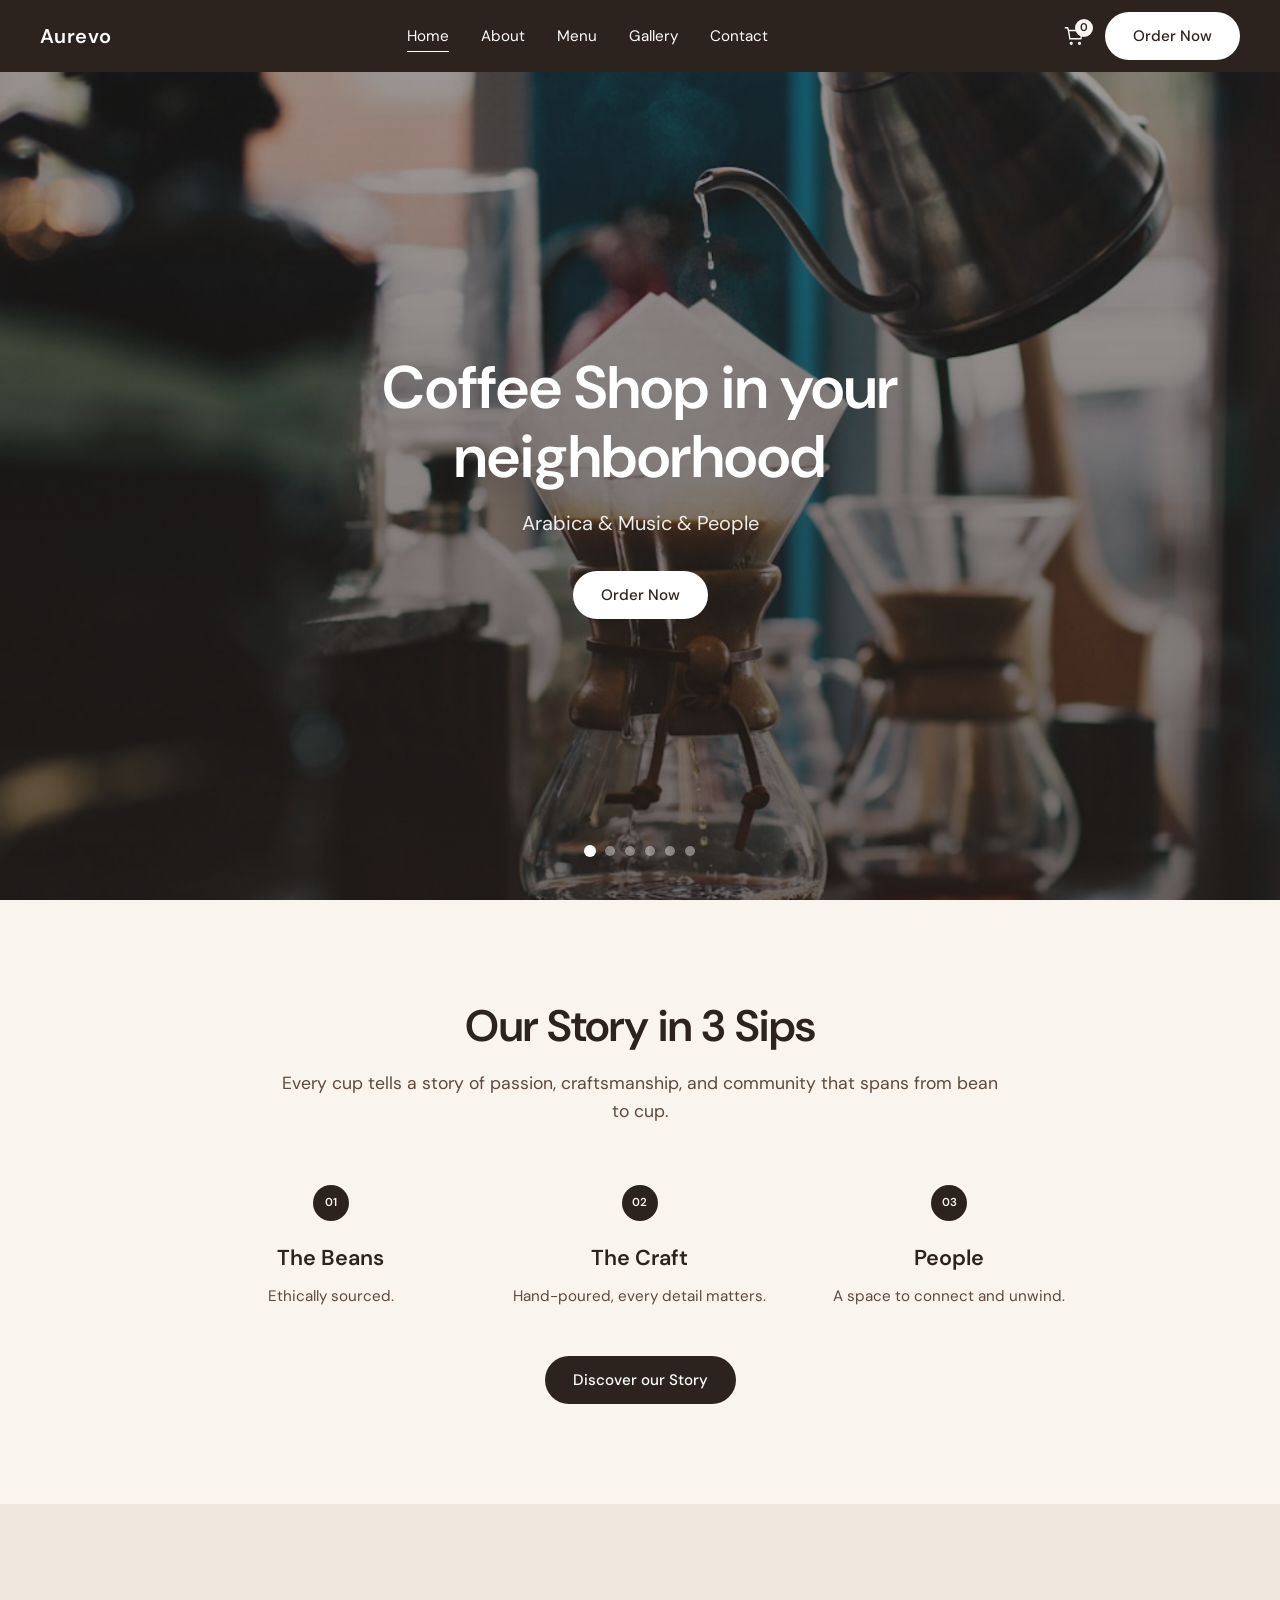
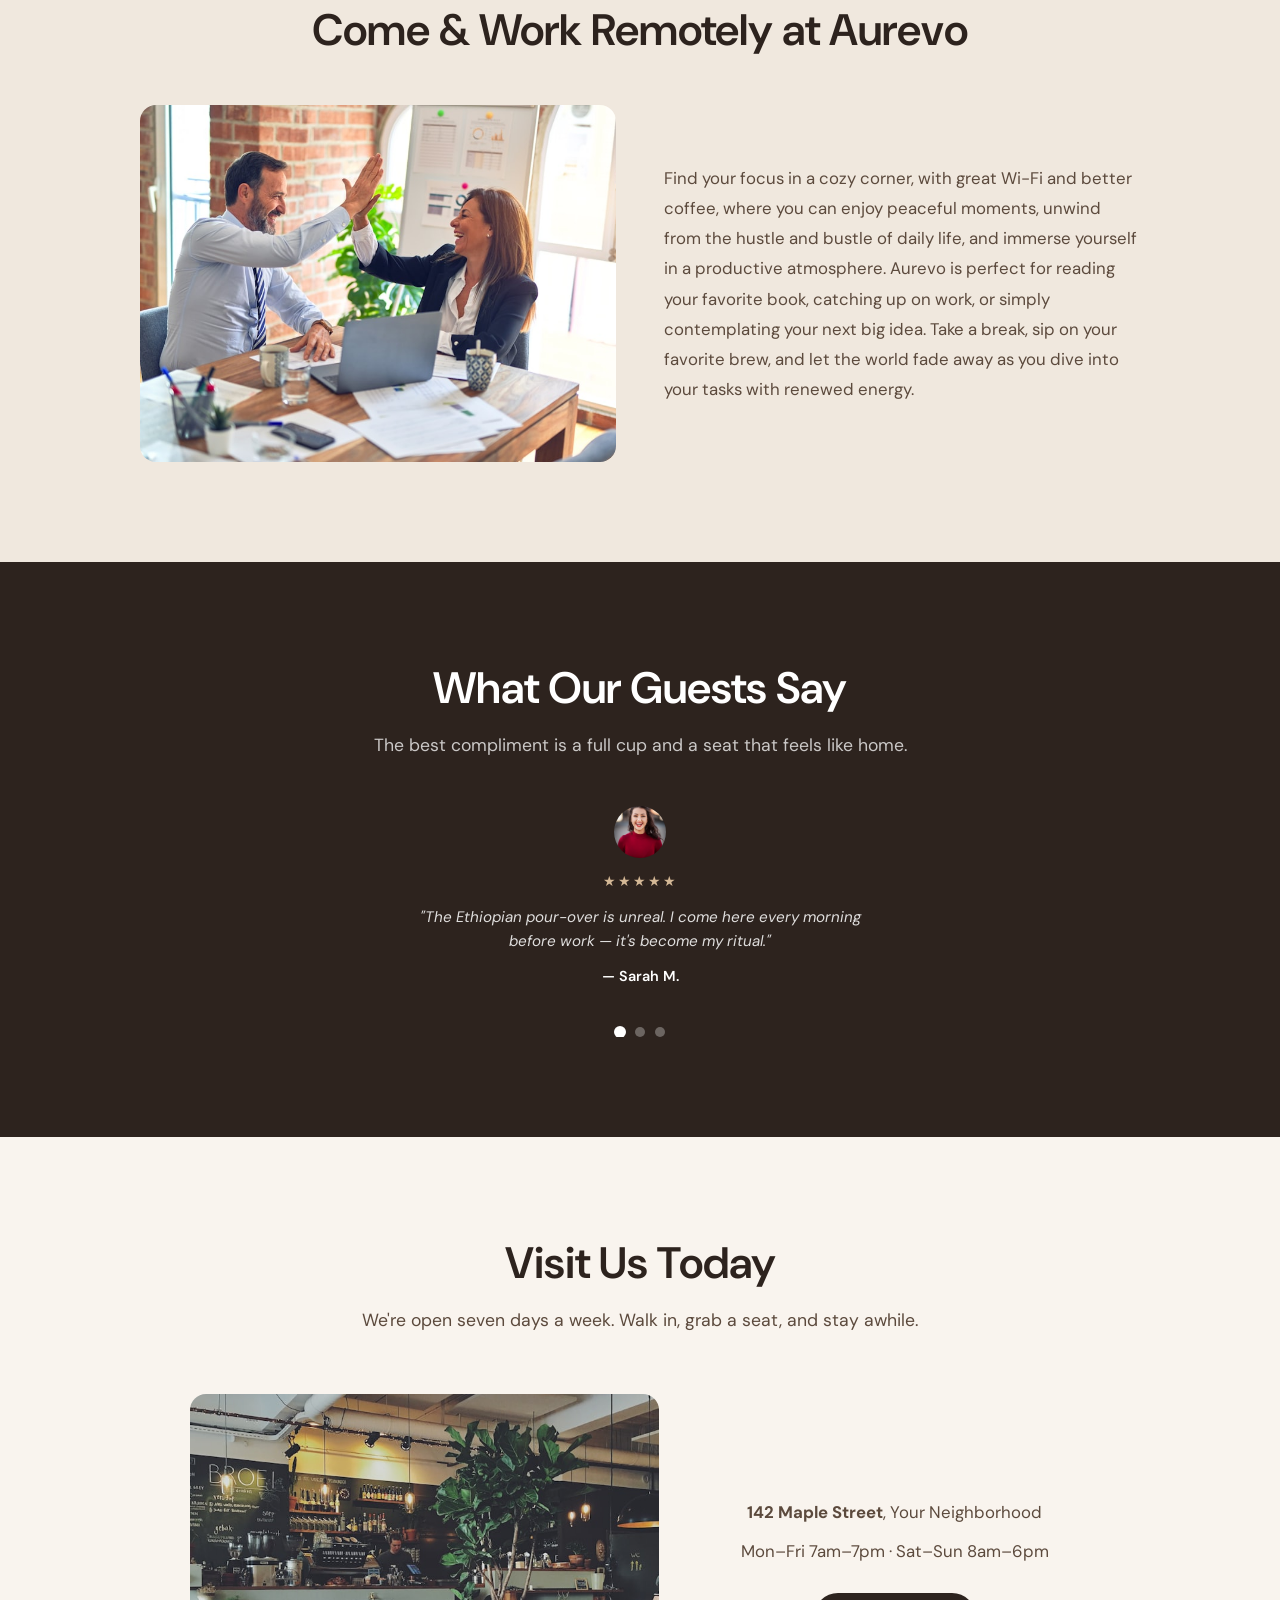
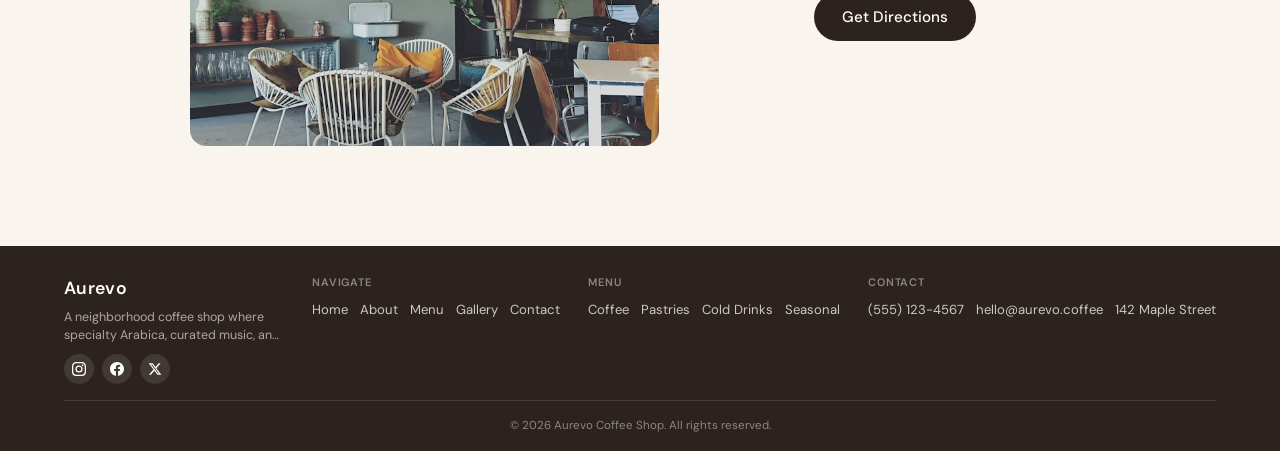
==== commit 232d1a6c: "Add cart page, checkout flow, and site updates" ====
--- a/index.html
+++ b/index.html
@@ -19,13 +19,14 @@
         <a href="contact.html">Contact</a>
       </nav>
       <div class="header__actions">
-        <a href="menu.html" class="header__cart" aria-label="Shopping bag">
+        <a href="cart.html" class="header__cart" aria-label="Shopping cart">
           <svg viewBox="0 0 24 24" fill="none" stroke="currentColor" stroke-width="1.5">
             <path d="M6 6h15l-1.5 9h-12L6 6z"/>
             <path d="M6 6L5 3H2"/>
             <circle cx="9" cy="20" r="1"/>
             <circle cx="18" cy="20" r="1"/>
           </svg>
+          <span class="header__cart-count" hidden>0</span>
         </a>
         <a href="menu.html" class="btn btn--white">Order Now</a>
         <button class="header__toggle" aria-label="Toggle menu">
@@ -252,6 +253,7 @@
     </div>
   </footer>
 
+  <script src="js/cart.js"></script>
   <script src="js/main.js"></script>
 </body>
 </html>
--- a/css/style.css
+++ b/css/style.css
@@ -25,6 +25,7 @@
 
 html {
   scroll-behavior: smooth;
+  scroll-padding-top: var(--header-height);
 }
 
 body {
@@ -130,11 +131,34 @@
   color: var(--white);
   display: flex;
   align-items: center;
+  position: relative;
 }
 
 .header__cart svg {
   width: 22px;
   height: 22px;
+}
+
+.header__cart-count {
+  position: absolute;
+  top: -6px;
+  right: -8px;
+  min-width: 18px;
+  height: 18px;
+  padding: 0 5px;
+  border-radius: 50px;
+  background: var(--cream);
+  color: var(--dark-brown);
+  font-size: 0.7rem;
+  font-weight: 600;
+  display: flex;
+  align-items: center;
+  justify-content: center;
+}
+
+.btn--sm {
+  padding: 8px 16px;
+  font-size: 0.85rem;
 }
 
 .btn {
@@ -221,7 +245,7 @@
 
 /* Hero slider */
 .hero-slider .slider {
-  height: calc(100vh - var(--header-height) - 60px);
+  height: calc(100vh - var(--header-height));
   min-height: 480px;
 }
 
@@ -1165,8 +1189,21 @@
   display: flex;
   justify-content: space-between;
   align-items: flex-start;
+  gap: 16px;
   padding: 24px 0;
   border-bottom: 1px solid rgba(45, 35, 30, 0.12);
+}
+
+.menu-item__actions {
+  display: flex;
+  flex-direction: column;
+  align-items: flex-end;
+  gap: 10px;
+  flex-shrink: 0;
+}
+
+.menu-showcase__add {
+  margin-top: 12px;
 }
 
 .menu-item__info h4 {
@@ -1197,6 +1234,195 @@
   margin-bottom: 24px;
   padding-bottom: 12px;
   border-bottom: 2px solid var(--dark-brown);
+}
+
+/* Cart */
+.cart-empty {
+  text-align: center;
+  padding: 48px 24px;
+}
+
+.cart-empty__text {
+  font-size: 1.15rem;
+  color: var(--text-muted);
+  margin-bottom: 24px;
+}
+
+.cart-layout {
+  display: grid;
+  grid-template-columns: 1.2fr 1fr;
+  gap: 40px;
+  align-items: start;
+}
+
+.cart-panel {
+  background: var(--white);
+  border-radius: 16px;
+  padding: 28px;
+  box-shadow: 0 4px 24px rgba(45, 35, 30, 0.08);
+}
+
+.cart-panel__title {
+  font-size: 1.35rem;
+  font-weight: 600;
+  margin-bottom: 24px;
+}
+
+.cart-item {
+  display: flex;
+  justify-content: space-between;
+  align-items: center;
+  gap: 16px;
+  padding: 16px 0;
+  border-bottom: 1px solid rgba(45, 35, 30, 0.1);
+}
+
+.cart-item:last-child {
+  border-bottom: none;
+}
+
+.cart-item__name {
+  font-size: 1.05rem;
+  font-weight: 600;
+  margin-bottom: 4px;
+}
+
+.cart-item__price {
+  font-size: 0.9rem;
+  color: var(--text-muted);
+}
+
+.cart-item__controls {
+  display: flex;
+  align-items: center;
+  gap: 16px;
+}
+
+.cart-item__total {
+  font-weight: 600;
+  min-width: 64px;
+  text-align: right;
+}
+
+.cart-item__remove {
+  width: 28px;
+  height: 28px;
+  border-radius: 50%;
+  background: rgba(45, 35, 30, 0.08);
+  color: var(--text-muted);
+  font-size: 1.2rem;
+  line-height: 1;
+  transition: background var(--transition);
+}
+
+.cart-item__remove:hover {
+  background: rgba(45, 35, 30, 0.15);
+}
+
+.qty-control {
+  display: flex;
+  align-items: center;
+  gap: 8px;
+}
+
+.qty-control__btn {
+  width: 32px;
+  height: 32px;
+  border-radius: 50%;
+  background: var(--cream-dark);
+  color: var(--dark-brown);
+  font-size: 1.1rem;
+  display: flex;
+  align-items: center;
+  justify-content: center;
+  transition: background var(--transition);
+}
+
+.qty-control__btn:hover {
+  background: var(--tan);
+}
+
+.qty-control__value {
+  min-width: 24px;
+  text-align: center;
+  font-weight: 600;
+}
+
+.cart-summary {
+  margin-bottom: 24px;
+  padding-bottom: 20px;
+  border-bottom: 1px solid rgba(45, 35, 30, 0.12);
+}
+
+.cart-summary__row {
+  display: flex;
+  justify-content: space-between;
+  margin-bottom: 12px;
+  color: var(--text-muted);
+}
+
+.cart-summary__row--total {
+  margin-bottom: 0;
+  font-size: 1.15rem;
+  font-weight: 600;
+  color: var(--dark-brown);
+}
+
+.checkout-form__submit {
+  width: 100%;
+  margin-top: 8px;
+}
+
+.checkout-form__note {
+  margin-top: 12px;
+  font-size: 0.85rem;
+  color: var(--text-muted);
+  text-align: center;
+}
+
+.checkout-success__box {
+  max-width: 520px;
+  margin: 0 auto;
+  text-align: center;
+  background: var(--white);
+  border-radius: 16px;
+  padding: 48px 32px;
+  box-shadow: 0 4px 24px rgba(45, 35, 30, 0.08);
+}
+
+.checkout-success__box h2 {
+  font-size: 1.75rem;
+  margin-bottom: 12px;
+}
+
+.checkout-success__box p {
+  color: var(--text-muted);
+  margin-bottom: 24px;
+}
+
+.checkout-success__box .btn {
+  margin: 0 6px 8px;
+}
+
+.cart-toast {
+  position: fixed;
+  bottom: 24px;
+  left: 50%;
+  transform: translateX(-50%) translateY(20px);
+  background: var(--dark-brown);
+  color: var(--white);
+  padding: 12px 24px;
+  border-radius: 50px;
+  font-size: 0.9rem;
+  opacity: 0;
+  pointer-events: none;
+  transition: opacity 0.3s ease, transform 0.3s ease;
+  z-index: 2000;
+}
+
+.cart-toast--visible {
+  opacity: 1;
+  transform: translateX(-50%) translateY(0);
 }
 
 /* Gallery */
@@ -1691,6 +1917,21 @@
     gap: 32px;
   }
 
+  .cart-layout {
+    grid-template-columns: 1fr;
+  }
+
+  .menu-item {
+    flex-direction: column;
+    align-items: stretch;
+  }
+
+  .menu-item__actions {
+    flex-direction: row;
+    justify-content: space-between;
+    align-items: center;
+  }
+
   .testimonials,
   .team-grid {
     grid-template-columns: 1fr;
